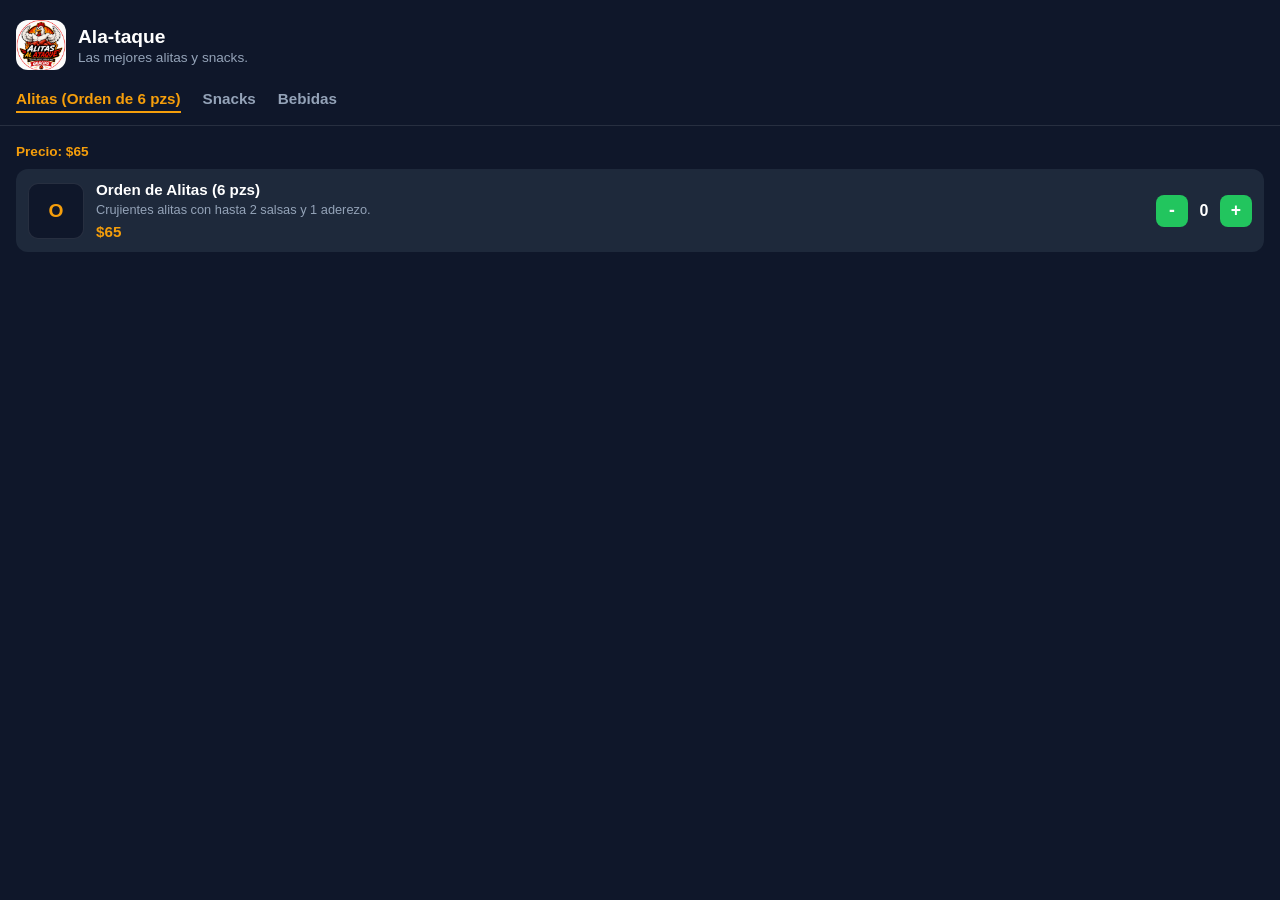
==== menu/Menu.html @ f1e6f21d "Add files via upload" ====
<!DOCTYPE html>
<html lang="es">
<head>
  <meta charset="UTF-8">
  <meta name="viewport" content="width=device-width, initial-scale=1.0">
  <title>Menú - Ala-taque</title>
  <link rel="stylesheet" href="styles.css">
</head>
<body>
  <header class="header-container">
    <img id="restaurant-logo" src="" alt="Logo" class="logo-img" style="display: none;">
    <div id="restaurant-logo-fallback" class="logo-fallback" style="display: none;"></div>
    <div class="header-text">
      <h1 id="restaurant-name">Cargando...</h1>
      <p id="restaurant-tagline"></p>
    </div>
  </header>

  <nav id="category-tabs" class="category-tabs"></nav>

  <main id="menu-container"></main>

  <!-- Modal para personalizar productos (Alitas, Papas, etc.) -->
  <div id="options-modal" class="modal">
    <div class="modal-content">
      <span class="close-btn" onclick="closeModal()">&times;</span>
      <h3 id="modal-title">Personaliza tu Orden</h3>

      <!-- Este contenedor cargará dinámicamente cualquier opción -->
      <div id="modal-options-body"></div>

      <button id="confirm-options-btn" class="btn-confirm" onclick="confirmarSeleccionGenerica()">Agregar al Pedido</button>
    </div>
  </div>

  <!-- Modal "Ver mi pedido": resumen antes de pagar -->
  <div id="review-modal" class="modal">
    <div class="modal-content">
      <span class="close-btn" onclick="closeReviewModal()">&times;</span>
      <h3>Mi Pedido</h3>

      <div id="review-items-body"></div>

      <div class="review-total-row">
        <span>Total</span>
        <span id="review-total-amount">$0</span>
      </div>

      <button id="review-continue-btn" class="btn-confirm" onclick="continuarAPago()">Continuar con el pago</button>
      <button class="btn-secondary" onclick="closeReviewModal()">Seguir viendo el menú</button>
    </div>
  </div>

  <!-- Modal de Confirmación y Pago -->
  <div id="checkout-modal" class="modal">
    <div class="modal-content">
      <span class="close-btn" onclick="closeCheckoutModal()">&times;</span>
      <h3>Detalles del Pago</h3>

      <div class="option-group">
        <h4>¿Cómo vas a pagar?</h4>
        <label class="radio-label">
          <input type="radio" name="metodo_pago" value="Efectivo" checked onchange="togglePagoEfectivo(true)"> Efectivo 💵
        </label>
        <label class="radio-label">
          <input type="radio" name="metodo_pago" value="Transferencia" onchange="togglePagoEfectivo(false)"> Transferencia 🏦
        </label>
      </div>

      <div id="pago-efectivo-container" class="option-group">
        <h4>¿Con cuánto vas a pagar?</h4>
        <input type="number" id="monto-pago" placeholder="Ej. 200, 500" class="input-pago" oninput="calcularCambio()">
        <div id="cambio-info" class="cambio-text"></div>
      </div>

      <div id="pago-transferencia-container" class="option-group" style="display:none;">
        <h4>Datos para tu transferencia</h4>
        <div id="datos-transferencia-body"></div>
        <div class="cambio-text" style="color: var(--accent-gold);">Favor de enviar comprobante de pago 🧾</div>
      </div>

      <button class="btn-confirm" onclick="enviarPedidoWhatsAppFinal()">Enviar por WhatsApp 💬</button>
    </div>
  </div>

  <!-- Barra flotante inferior para revisar y realizar el pedido -->
  <div id="cart-bar" class="cart-bar hidden">
    <div class="cart-info">
      <span id="cart-count">0 ítems</span>
      <strong id="cart-total">$0</strong>
    </div>
    <button class="btn-whatsapp" onclick="openReviewModal()">Ver mi pedido</button>
  </div>

  <script>
    let cart = [];
    let whatsappNum = "";
    let datosTransferencia = null;
    let tempItem = null;
    let currentGrupoExclusivas = {};
    const menuItems = {};
    let totalPedidoActual = 0;

    fetch('menuD.json?v=' + new Date().getTime())
      .then(res => res.json())
      .then(data => {
        document.getElementById('restaurant-name').textContent = data.negocio;
        document.getElementById('restaurant-tagline').textContent = data.eslogan;
        whatsappNum = data.whatsapp || "";
        datosTransferencia = data.datos_transferencia || null;

        const logoImg = document.getElementById('restaurant-logo');
        const logoFallback = document.getElementById('restaurant-logo-fallback');
        if (data.logo) {
          logoImg.src = data.logo;
          logoImg.onload = () => { logoImg.style.display = 'block'; };
          logoImg.onerror = () => { mostrarLogoFallback(data.negocio, logoFallback); };
        } else {
          mostrarLogoFallback(data.negocio, logoFallback);
        }

        const tabsNav = document.getElementById('category-tabs');
        const container = document.getElementById('menu-container');

        data.categorias.forEach((cat, index) => {
          const catSlug = `cat-${index}`;

          // Pestaña
          const tabBtn = document.createElement('button');
          tabBtn.className = `tab-btn ${index === 0 ? 'active' : ''}`;
          tabBtn.textContent = cat.nombre;
          tabBtn.dataset.target = catSlug;
          tabBtn.addEventListener('click', () => switchCategory(catSlug));
          tabsNav.appendChild(tabBtn);

          // Sección de categoría
          const section = document.createElement('section');
          section.className = `category ${index === 0 ? 'active' : ''}`;
          section.id = catSlug;

          const catPriceNote = cat.precio ? `<div class="category-price-note">Precio: $${cat.precio}</div>` : '<div style="height:14px"></div>';
          section.innerHTML = catPriceNote;

          cat.items.forEach(item => {
            item.precioCalculado = item.precio !== undefined ? item.precio : cat.precio;
            menuItems[item.id] = item;

            const itemDiv = document.createElement('div');
            itemDiv.className = `item ${item.disponible ? '' : 'agotado'}`;

            const inicial = item.nombre.trim().charAt(0).toUpperCase();
            const thumbHtml = item.imagen
              ? `<img class="item-thumb" src="${item.imagen}" alt="${item.nombre}" onerror="this.outerHTML='<div class=&quot;item-thumb-fallback&quot;>${inicial}</div>'">`
              : `<div class="item-thumb-fallback">${inicial}</div>`;

            itemDiv.innerHTML = `
              ${thumbHtml}
              <div class="item-info">
                <h3>${item.nombre} ${item.disponible ? '' : '<span class="badge-agotado">(Agotado)</span>'}</h3>
                <p>${item.descripcion}</p>
                <div class="price">$${item.precioCalculado}</div>
              </div>
              <div class="item-controls">
                ${item.disponible ? `
                  <button class="btn-qty" onclick="changeQty('${item.id}', -1)">-</button>
                  <span id="qty-${item.id}" class="qty-num">0</span>
                  <button class="btn-qty" onclick="addOrConfigureItem('${item.id}')">+</button>
                ` : ''}
              </div>
            `;
            section.appendChild(itemDiv);
          });

          container.appendChild(section);
        });
      });

    function mostrarLogoFallback(nombre, fallbackEl) {
      fallbackEl.textContent = (nombre || '?').trim().charAt(0).toUpperCase();
      fallbackEl.style.display = 'flex';
    }

    function switchCategory(slug) {
      document.querySelectorAll('.category').forEach(c => c.classList.remove('active'));
      document.querySelectorAll('.tab-btn').forEach(b => b.classList.remove('active'));
      document.getElementById(slug).classList.add('active');
      document.querySelector(`.tab-btn[data-target="${slug}"]`).classList.add('active');
    }

    function addOrConfigureItem(id) {
      const item = menuItems[id];
      if (!item) return;

      if (item.requiere_opciones && item.grupos_opciones) {
        tempItem = item;
        openModalGenerico(item);
      } else {
        addToCart({ id: item.id, nombre: item.nombre, precio: item.precioCalculado, detalles: '' });
      }
    }

    function openModalGenerico(item) {
      document.getElementById('modal-title').textContent = item.nombre;
      const body = document.getElementById('modal-options-body');
      body.innerHTML = '';
      currentGrupoExclusivas = {};

      item.grupos_opciones.forEach((grupo, gIdx) => {
        const groupDiv = document.createElement('div');
        groupDiv.className = 'option-group';
        currentGrupoExclusivas[`grupo_${gIdx}`] = grupo.exclusivas || [];

        let html = `<h4>${grupo.titulo}</h4>`;

        grupo.opciones.forEach(op => {
          // Verifica si la opción es un objeto con picor o un texto simple
          const esObjeto = typeof op === 'object';
          const nombreOp = esObjeto ? op.nombre : op;
          const picorNum = esObjeto && op.picor ? op.picor : 0;
          const picorEmoji = picorNum > 0 ? ` <span class="picor-badge">${'🌶️'.repeat(picorNum)}</span>` : '';

          if (grupo.tipo === 'checkbox') {
            html += `
              <label class="checkbox-label">
                <input type="checkbox" name="grupo_${gIdx}" value="${nombreOp}" onchange="handleCheckboxChange(this, 'grupo_${gIdx}', ${grupo.max || 99})">
                ${nombreOp}${picorEmoji}
              </label>
            `;
          } else {
            html += `
              <label class="radio-label">
                <input type="radio" name="grupo_${gIdx}" value="${nombreOp}">
                ${nombreOp}${picorEmoji}
              </label>
            `;
          }
        });

        groupDiv.innerHTML = html;
        body.appendChild(groupDiv);
      });

      document.getElementById('options-modal').style.display = 'flex';
    }

    function closeModal() {
      document.getElementById('options-modal').style.display = 'none';
    }

    function handleCheckboxChange(checkbox, name, max) {
      const exclusivas = currentGrupoExclusivas[name] || [];
      const allBoxes = Array.from(document.querySelectorAll(`input[name="${name}"]`));

      if (exclusivas.length > 0) {
        // Si se acaba de marcar una opción exclusiva, desmarca todas las demás
        if (checkbox.checked && exclusivas.includes(checkbox.value)) {
          allBoxes.forEach(b => { if (b !== checkbox) b.checked = false; });
        }

        // Bloquea las opciones exclusivas si hay otra opción marcada, y viceversa
        const hayExclusivaMarcada = allBoxes.some(b => exclusivas.includes(b.value) && b.checked);
        const hayNormalMarcada = allBoxes.some(b => !exclusivas.includes(b.value) && b.checked);

        allBoxes.forEach(b => {
          if (exclusivas.includes(b.value)) {
            b.disabled = hayNormalMarcada;
          } else {
            b.disabled = hayExclusivaMarcada;
          }
        });
      }

      const checkedCount = document.querySelectorAll(`input[name="${name}"]:checked`).length;
      if (checkedCount > max) {
        checkbox.checked = false;
        alert(`Solo puedes seleccionar hasta ${max} opciones.`);
      }
    }

    function confirmarSeleccionGenerica() {
      if (!tempItem) return;

      let detallesArr = [];
      let esValido = true;

      tempItem.grupos_opciones.forEach((grupo, gIdx) => {
        const seleccionados = Array.from(document.querySelectorAll(`input[name="grupo_${gIdx}"]:checked`)).map(el => el.value);

        const minRequerido = grupo.min || 0;
        if (seleccionados.length < minRequerido) {
          alert(`Por favor elige al menos ${minRequerido} opción en: "${grupo.titulo.replace(':', '')}"`);
          esValido = false;
          return;
        }

        if (seleccionados.length > 0) {
          detallesArr.push(seleccionados.join(', '));
        }
      });

      if (!esValido) return;

      const detalles = detallesArr.join(' | ');
      addToCart({ id: tempItem.id, nombre: tempItem.nombre, precio: tempItem.precioCalculado, detalles });
      closeModal();
    }

    function addToCart(product) {
      const existing = cart.find(i => i.id === product.id && i.detalles === product.detalles);
      if (existing) {
        existing.qty++;
      } else {
        cart.push({ ...product, qty: 1 });
      }
      updateUI();
    }

    function changeQty(id, delta) {
      let lastIndex = -1;
      for (let i = cart.length - 1; i >= 0; i--) {
        if (cart[i].id === id) {
          lastIndex = i;
          break;
        }
      }

      if (lastIndex !== -1) {
        cart[lastIndex].qty += delta;
        if (cart[lastIndex].qty <= 0) {
          cart.splice(lastIndex, 1);
        }
        updateUI();
      }
    }

    function changeQtyByIndex(index, delta) {
      if (!cart[index]) return;
      cart[index].qty += delta;
      if (cart[index].qty <= 0) {
        cart.splice(index, 1);
      }
      updateUI();
      renderReviewItems();
    }

    function updateUI() {
      const counts = {};
      cart.forEach(i => counts[i.id] = (counts[i.id] || 0) + i.qty);

      document.querySelectorAll('.qty-num').forEach(span => {
        const id = span.id.replace('qty-', '');
        span.textContent = counts[id] || 0;
      });

      const totalCount = cart.reduce((sum, i) => sum + i.qty, 0);
      const totalPrice = cart.reduce((sum, i) => sum + (i.precio * i.qty), 0);

      const cartBar = document.getElementById('cart-bar');
      if (totalCount > 0) {
        cartBar.classList.remove('hidden');
        document.getElementById('cart-count').textContent = `${totalCount} ítem(s)`;
        document.getElementById('cart-total').textContent = `$${totalPrice}`;
      } else {
        cartBar.classList.add('hidden');
        closeReviewModal();
      }
    }

    function openReviewModal() {
      if (cart.length === 0) return;
      renderReviewItems();
      document.getElementById('review-modal').style.display = 'flex';
    }

    function closeReviewModal() {
      document.getElementById('review-modal').style.display = 'none';
    }

    function renderReviewItems() {
      const body = document.getElementById('review-items-body');
      const totalAmountEl = document.getElementById('review-total-amount');
      const continueBtn = document.getElementById('review-continue-btn');

      if (cart.length === 0) {
        body.innerHTML = '<div class="empty-cart-msg">Tu pedido está vacío.</div>';
        totalAmountEl.textContent = '$0';
        continueBtn.style.display = 'none';
        return;
      }

      continueBtn.style.display = 'block';
      body.innerHTML = '';

      cart.forEach((item, index) => {
        const subtotal = item.precio * item.qty;
        const row = document.createElement('div');
        row.className = 'review-item';
        row.innerHTML = `
          <div>
            <div class="review-item-name">${item.nombre}</div>
            ${item.detalles ? `<div class="review-item-detalles">${item.detalles}</div>` : ''}
            <div class="review-item-price">$${subtotal}</div>
          </div>
          <div class="review-item-controls">
            <button class="btn-qty" onclick="changeQtyByIndex(${index}, -1)">-</button>
            <span class="qty-num">${item.qty}</span>
            <button class="btn-qty" onclick="changeQtyByIndex(${index}, 1)">+</button>
          </div>
        `;
        body.appendChild(row);
      });

      const total = cart.reduce((sum, i) => sum + (i.precio * i.qty), 0);
      totalAmountEl.textContent = `$${total}`;
    }

    function continuarAPago() {
      if (cart.length === 0) return;
      closeReviewModal();
      abrirCheckout();
    }

    function abrirCheckout() {
      totalPedidoActual = cart.reduce((sum, i) => sum + (i.precio * i.qty), 0);

      document.getElementById('monto-pago').value = '';
      document.getElementById('cambio-info').textContent = '';
      document.getElementById('checkout-modal').style.display = 'flex';
    }

    function closeCheckoutModal() {
      document.getElementById('checkout-modal').style.display = 'none';
    }

    function togglePagoEfectivo(esEfectivo) {
      document.getElementById('pago-efectivo-container').style.display = esEfectivo ? 'block' : 'none';
      document.getElementById('pago-transferencia-container').style.display = esEfectivo ? 'none' : 'block';
      if (!esEfectivo) {
        renderDatosTransferencia();
      }
    }

    function renderDatosTransferencia() {
      const body = document.getElementById('datos-transferencia-body');
      if (!datosTransferencia) {
        body.innerHTML = '<p style="color: var(--text-secondary); font-size: 0.85rem;">Contáctanos por WhatsApp para obtener los datos de transferencia.</p>';
        return;
      }
      body.innerHTML = `
        <p style="margin: 4px 0; font-size: 0.9rem;"><strong>Banco:</strong> ${datosTransferencia.banco || ''}</p>
        <p style="margin: 4px 0; font-size: 0.9rem;"><strong>Titular:</strong> ${datosTransferencia.titular || ''}</p>
        <p style="margin: 4px 0; font-size: 0.9rem;"><strong>Cuenta:</strong> ${datosTransferencia.cuenta || ''}</p>
        <p style="margin: 4px 0; font-size: 0.9rem;"><strong>CLABE:</strong> ${datosTransferencia.clabe || ''}</p>
      `;
    }

    function calcularCambio() {
      const montoInput = parseFloat(document.getElementById('monto-pago').value);
      const cambioDiv = document.getElementById('cambio-info');

      if (isNaN(montoInput) || montoInput <= 0) {
        cambioDiv.textContent = '';
        return;
      }

      if (montoInput < totalPedidoActual) {
        cambioDiv.style.color = '#e63946';
        cambioDiv.textContent = `Faltan $${totalPedidoActual - montoInput} para cubrir el total ($${totalPedidoActual})`;
      } else {
        const cambio = montoInput - totalPedidoActual;
        cambioDiv.style.color = '#2a9d8f';
        cambioDiv.textContent = cambio === 0 ? 'Pago exacto' : `Cambio a llevar: $${cambio}`;
      }
    }

    function enviarPedidoWhatsAppFinal() {
      if (cart.length === 0) return;

      const metodoPago = document.querySelector('input[name="metodo_pago"]:checked').value;
      const montoPago = parseFloat(document.getElementById('monto-pago').value);

      if (metodoPago === 'Efectivo' && !isNaN(montoPago) && montoPago < totalPedidoActual) {
        alert(`El monto ingresado ($${montoPago}) es menor al total del pedido ($${totalPedidoActual}).`);
        return;
      }

      let msg = `*¡Hola! Quisiera realizar el siguiente pedido:*\n\n`;

      cart.forEach(item => {
        const subtotal = item.precio * item.qty;
        msg += `• *${item.qty}x ${item.nombre}* - $${subtotal}\n`;
        if (item.detalles) msg += `  └ _${item.detalles}_\n`;
      });

      msg += `\n*Total a pagar:* $${totalPedidoActual}\n`;
      msg += `*Método de pago:* ${metodoPago}\n`;

      if (metodoPago === 'Efectivo') {
        if (!isNaN(montoPago) && montoPago > 0) {
          const cambio = montoPago - totalPedidoActual;
          msg += `*Paga con:* $${montoPago}\n`;
          msg += `*Cambio a llevar:* $${cambio}\n`;
        } else {
          msg += `*Paga con:* Pago exacto / Cambio por definir\n`;
        }
      } else if (metodoPago === 'Transferencia' && datosTransferencia) {
        msg += `\n*Datos para transferencia:*\n`;
        msg += `Banco: ${datosTransferencia.banco || ''}\n`;
        msg += `Titular: ${datosTransferencia.titular || ''}\n`;
        msg += `Cuenta: ${datosTransferencia.cuenta || ''}\n`;
        msg += `CLABE: ${datosTransferencia.clabe || ''}\n`;
        msg += `\n*Favor de enviar comprobante de pago* 🧾\n`;
      }

      const url = `https://wa.me/${whatsappNum}?text=${encodeURIComponent(msg)}`;
      closeCheckoutModal();
      window.open(url, '_blank');
    }
  </script>
</body>
</html>
---- menu/styles.css ----
/* Variables de color estilo interfaz oscura */
:root {
  --bg-main: #0f172a;
  --bg-card: #1e293b;
  --bg-modal: #1e293b;
  --text-primary: #ffffff;
  --text-secondary: #94a3b8;
  --accent-gold: #f59e0b;
  --accent-green: #22c55e;
  --accent-green-hover: #16a34a;
  --border-color: rgba(255, 255, 255, 0.1);
}

* {
  box-sizing: border-box;
}

body {
  background-color: var(--bg-main);
  color: var(--text-primary);
  font-family: -apple-system, BlinkMacSystemFont, "Segoe UI", Roboto, sans-serif;
  margin: 0;
  padding: 0 0 110px 0; /* Espacio para no tapar contenido con el carrito */
}

/* Header */
.header-container {
  display: flex;
  align-items: center;
  gap: 12px;
  padding: 20px 16px 12px 16px;
  background-color: var(--bg-main);
}

.logo-img,
.logo-fallback {
  width: 50px;
  height: 50px;
  border-radius: 12px;
  object-fit: cover;
  flex-shrink: 0;
}

.logo-fallback {
  background-color: var(--accent-gold);
  color: #0f172a;
  display: flex;
  align-items: center;
  justify-content: center;
  font-weight: 800;
  font-size: 1.3rem;
}

.header-text h1 {
  margin: 0;
  font-size: 1.2rem;
  font-weight: 700;
}

.header-text p {
  margin: 2px 0 0 0;
  color: var(--text-secondary);
  font-size: 0.85rem;
}

/* Pestañas de categorías */
.category-tabs {
  display: flex;
  gap: 22px;
  overflow-x: auto;
  padding: 4px 16px 12px 16px;
  border-bottom: 1px solid var(--border-color);
  scrollbar-width: none;
  position: sticky;
  top: 0;
  background-color: var(--bg-main);
  z-index: 10;
}

.category-tabs::-webkit-scrollbar {
  display: none;
}

.tab-btn {
  background: none;
  border: none;
  color: var(--text-secondary);
  font-size: 0.95rem;
  font-weight: 600;
  padding: 4px 0;
  white-space: nowrap;
  cursor: pointer;
  border-bottom: 2px solid transparent;
}

.tab-btn.active {
  color: var(--accent-gold);
  border-bottom: 2px solid var(--accent-gold);
}

/* Categorías */
#menu-container {
  padding: 4px 16px 0 16px;
}

.category {
  display: none;
}

.category.active {
  display: block;
}

.category-price-note {
  color: var(--accent-gold);
  font-weight: 700;
  font-size: 0.85rem;
  margin: 14px 0 10px 0;
}

/* Items del Menú */
.item {
  display: flex;
  align-items: center;
  gap: 12px;
  background-color: var(--bg-card);
  padding: 12px;
  margin-bottom: 10px;
  border-radius: 12px;
}

.item.agotado {
  opacity: 0.5;
}

.item-thumb,
.item-thumb-fallback {
  width: 56px;
  height: 56px;
  border-radius: 10px;
  object-fit: cover;
  flex-shrink: 0;
}

.item-thumb-fallback {
  background-color: var(--bg-main);
  border: 1px solid var(--border-color);
  color: var(--accent-gold);
  display: flex;
  align-items: center;
  justify-content: center;
  font-weight: 800;
  font-size: 1.2rem;
}

.item-info {
  flex: 1;
  min-width: 0;
}

.item-info h3 {
  margin: 0 0 4px 0;
  font-size: 0.95rem;
}

.badge-agotado {
  color: #ef4444;
  font-size: 0.8rem;
  font-weight: normal;
}

.item-info p {
  margin: 0 0 6px 0;
  font-size: 0.8rem;
  color: var(--text-secondary);
  overflow: hidden;
  text-overflow: ellipsis;
  display: -webkit-box;
  -webkit-line-clamp: 2;
  -webkit-box-orient: vertical;
}

.price {
  color: var(--accent-gold);
  font-weight: 700;
  font-size: 0.95rem;
}

/* Controles de Cantidad (+/-) */
.item-controls {
  display: flex;
  align-items: center;
  gap: 8px;
  flex-shrink: 0;
}

.btn-qty {
  background-color: var(--accent-green);
  color: white;
  border: none;
  width: 32px;
  height: 32px;
  border-radius: 8px;
  font-weight: bold;
  font-size: 1.1rem;
  cursor: pointer;
  display: flex;
  align-items: center;
  justify-content: center;
}

.qty-num {
  font-weight: 700;
  min-width: 16px;
  text-align: center;
}

/* Modales (Opciones, Pedido y Checkout) */
.modal {
  display: none;
  position: fixed;
  top: 0;
  left: 0;
  width: 100%;
  height: 100%;
  background-color: rgba(0, 0, 0, 0.7);
  z-index: 1000;
  justify-content: center;
  align-items: center;
  padding: 16px;
}

.modal-content {
  background-color: var(--bg-modal);
  color: var(--text-primary);
  padding: 20px;
  border-radius: 16px;
  width: 100%;
  max-width: 450px;
  max-height: 85vh;
  overflow-y: auto;
  position: relative;
}

.close-btn {
  position: absolute;
  top: 12px;
  right: 16px;
  font-size: 1.5rem;
  cursor: pointer;
  color: var(--text-secondary);
}

.option-group {
  margin-bottom: 16px;
  text-align: left;
}

.option-group h4 {
  margin: 0 0 8px 0;
  font-size: 0.95rem;
  color: var(--text-secondary);
}

.radio-label, .checkbox-label {
  display: flex;
  align-items: center;
  gap: 8px;
  margin-bottom: 8px;
  cursor: pointer;
}

.checkbox-label:has(input:disabled) {
  opacity: 0.4;
  cursor: not-allowed;
}

.input-pago {
  width: 100%;
  padding: 10px;
  border-radius: 8px;
  border: 1px solid var(--border-color);
  background-color: var(--bg-main);
  color: #fff;
  font-size: 1rem;
}

.cambio-text {
  margin-top: 6px;
  font-weight: bold;
  font-size: 0.9rem;
}

.btn-confirm {
  width: 100%;
  background-color: var(--accent-green);
  color: #fff;
  border: none;
  padding: 12px;
  border-radius: 10px;
  font-weight: bold;
  font-size: 1rem;
  cursor: pointer;
  margin-top: 10px;
}

.btn-secondary {
  width: 100%;
  background-color: transparent;
  color: var(--text-secondary);
  border: 1px solid var(--border-color);
  padding: 10px;
  border-radius: 10px;
  font-weight: 600;
  font-size: 0.9rem;
  cursor: pointer;
  margin-top: 8px;
}

/* Resumen del pedido (modal "Ver mi pedido") */
.review-item {
  display: flex;
  justify-content: space-between;
  align-items: flex-start;
  gap: 10px;
  padding: 10px 0;
  border-bottom: 1px solid var(--border-color);
}

.review-item-name {
  font-size: 0.92rem;
  font-weight: 600;
}

.review-item-detalles {
  font-size: 0.78rem;
  color: var(--text-secondary);
  margin-top: 2px;
}

.review-item-controls {
  display: flex;
  align-items: center;
  gap: 6px;
  flex-shrink: 0;
}

.review-item-price {
  color: var(--accent-gold);
  font-weight: 700;
  white-space: nowrap;
}

.review-total-row {
  display: flex;
  justify-content: space-between;
  align-items: center;
  padding-top: 14px;
  font-size: 1.05rem;
  font-weight: 800;
}

.empty-cart-msg {
  color: var(--text-secondary);
  font-size: 0.9rem;
  text-align: center;
  padding: 20px 0;
}

/* Barra Flotante Inferior */
.cart-bar {
  position: fixed;
  bottom: 16px;
  left: 16px;
  right: 16px;
  background-color: var(--bg-card);
  border: 1px solid var(--border-color);
  border-radius: 14px;
  padding: 10px 10px 10px 18px;
  display: flex;
  justify-content: space-between;
  align-items: center;
  box-shadow: 0 10px 25px rgba(0, 0, 0, 0.5);
  z-index: 999;
}

.cart-bar.hidden {
  display: none !important;
}

.cart-info {
  display: flex;
  flex-direction: column;
  color: var(--text-primary);
  font-size: 0.85rem;
}

#cart-count {
  color: var(--text-secondary);
  font-size: 0.78rem;
}

#cart-total {
  font-weight: 800;
  font-size: 1.05rem;
}

.btn-whatsapp {
  background-color: var(--accent-green);
  border: none;
  color: #ffffff;
  font-weight: 700;
  font-size: 0.9rem;
  padding: 12px 18px;
  border-radius: 10px;
  cursor: pointer;
}
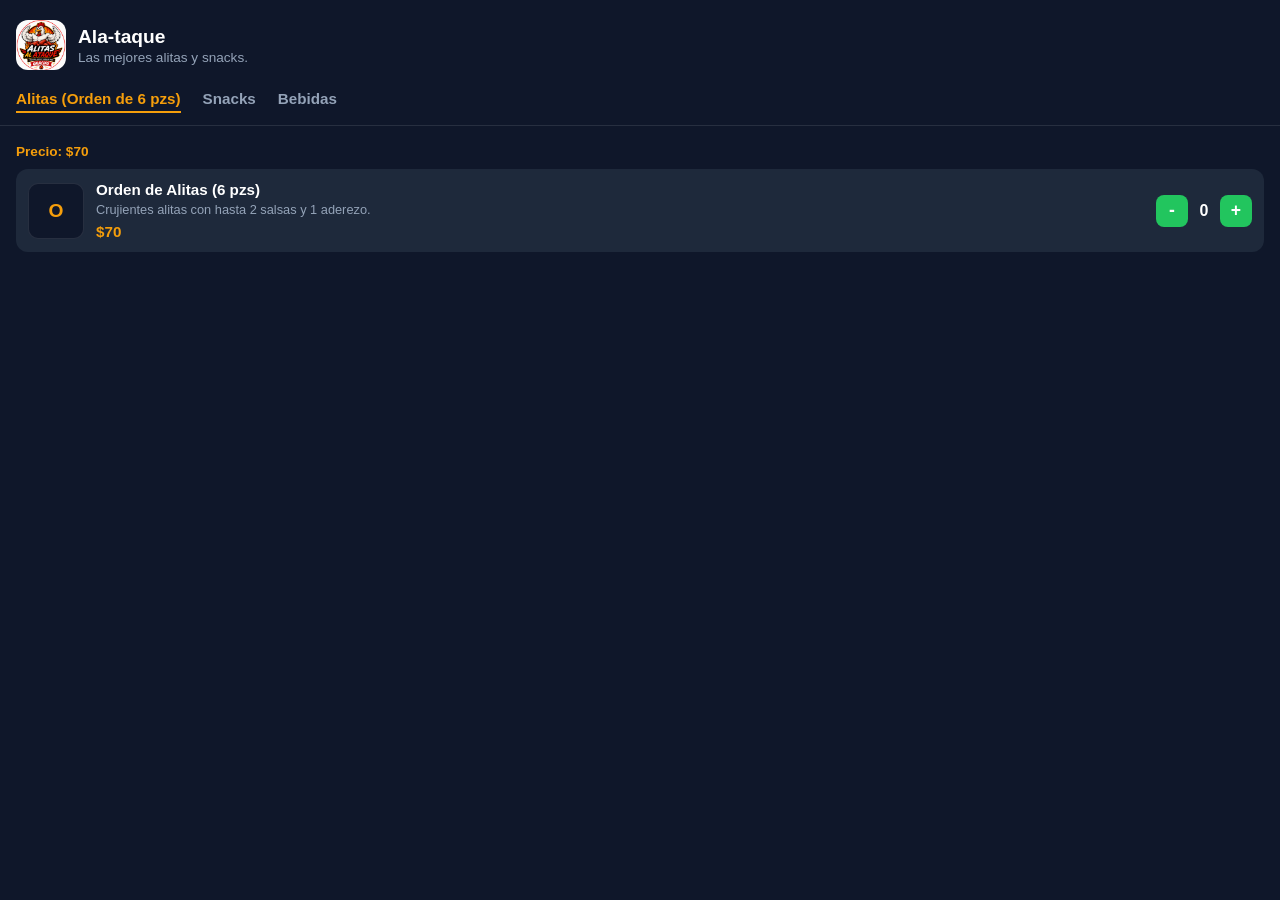
==== commit 75a901ea: "Update Menu.html" ====
--- a/menu/Menu.html
+++ b/menu/Menu.html
@@ -4,7 +4,7 @@
   <meta charset="UTF-8">
   <meta name="viewport" content="width=device-width, initial-scale=1.0">
   <title>Menú - Ala-taque</title>
-  <link rel="stylesheet" href="styles.css">
+  <link rel="stylesheet" href="../styles.css">
 </head>
 <body>
   <header class="header-container">
@@ -93,429 +93,8 @@
   </div>
 
   <script>
-    let cart = [];
-    let whatsappNum = "";
-    let datosTransferencia = null;
-    let tempItem = null;
-    let currentGrupoExclusivas = {};
-    const menuItems = {};
-    let totalPedidoActual = 0;
-
-    fetch('menuD.json?v=' + new Date().getTime())
-      .then(res => res.json())
-      .then(data => {
-        document.getElementById('restaurant-name').textContent = data.negocio;
-        document.getElementById('restaurant-tagline').textContent = data.eslogan;
-        whatsappNum = data.whatsapp || "";
-        datosTransferencia = data.datos_transferencia || null;
-
-        const logoImg = document.getElementById('restaurant-logo');
-        const logoFallback = document.getElementById('restaurant-logo-fallback');
-        if (data.logo) {
-          logoImg.src = data.logo;
-          logoImg.onload = () => { logoImg.style.display = 'block'; };
-          logoImg.onerror = () => { mostrarLogoFallback(data.negocio, logoFallback); };
-        } else {
-          mostrarLogoFallback(data.negocio, logoFallback);
-        }
-
-        const tabsNav = document.getElementById('category-tabs');
-        const container = document.getElementById('menu-container');
-
-        data.categorias.forEach((cat, index) => {
-          const catSlug = `cat-${index}`;
-
-          // Pestaña
-          const tabBtn = document.createElement('button');
-          tabBtn.className = `tab-btn ${index === 0 ? 'active' : ''}`;
-          tabBtn.textContent = cat.nombre;
-          tabBtn.dataset.target = catSlug;
-          tabBtn.addEventListener('click', () => switchCategory(catSlug));
-          tabsNav.appendChild(tabBtn);
-
-          // Sección de categoría
-          const section = document.createElement('section');
-          section.className = `category ${index === 0 ? 'active' : ''}`;
-          section.id = catSlug;
-
-          const catPriceNote = cat.precio ? `<div class="category-price-note">Precio: $${cat.precio}</div>` : '<div style="height:14px"></div>';
-          section.innerHTML = catPriceNote;
-
-          cat.items.forEach(item => {
-            item.precioCalculado = item.precio !== undefined ? item.precio : cat.precio;
-            menuItems[item.id] = item;
-
-            const itemDiv = document.createElement('div');
-            itemDiv.className = `item ${item.disponible ? '' : 'agotado'}`;
-
-            const inicial = item.nombre.trim().charAt(0).toUpperCase();
-            const thumbHtml = item.imagen
-              ? `<img class="item-thumb" src="${item.imagen}" alt="${item.nombre}" onerror="this.outerHTML='<div class=&quot;item-thumb-fallback&quot;>${inicial}</div>'">`
-              : `<div class="item-thumb-fallback">${inicial}</div>`;
-
-            itemDiv.innerHTML = `
-              ${thumbHtml}
-              <div class="item-info">
-                <h3>${item.nombre} ${item.disponible ? '' : '<span class="badge-agotado">(Agotado)</span>'}</h3>
-                <p>${item.descripcion}</p>
-                <div class="price">$${item.precioCalculado}</div>
-              </div>
-              <div class="item-controls">
-                ${item.disponible ? `
-                  <button class="btn-qty" onclick="changeQty('${item.id}', -1)">-</button>
-                  <span id="qty-${item.id}" class="qty-num">0</span>
-                  <button class="btn-qty" onclick="addOrConfigureItem('${item.id}')">+</button>
-                ` : ''}
-              </div>
-            `;
-            section.appendChild(itemDiv);
-          });
-
-          container.appendChild(section);
-        });
-      });
-
-    function mostrarLogoFallback(nombre, fallbackEl) {
-      fallbackEl.textContent = (nombre || '?').trim().charAt(0).toUpperCase();
-      fallbackEl.style.display = 'flex';
-    }
-
-    function switchCategory(slug) {
-      document.querySelectorAll('.category').forEach(c => c.classList.remove('active'));
-      document.querySelectorAll('.tab-btn').forEach(b => b.classList.remove('active'));
-      document.getElementById(slug).classList.add('active');
-      document.querySelector(`.tab-btn[data-target="${slug}"]`).classList.add('active');
-    }
-
-    function addOrConfigureItem(id) {
-      const item = menuItems[id];
-      if (!item) return;
-
-      if (item.requiere_opciones && item.grupos_opciones) {
-        tempItem = item;
-        openModalGenerico(item);
-      } else {
-        addToCart({ id: item.id, nombre: item.nombre, precio: item.precioCalculado, detalles: '' });
-      }
-    }
-
-    function openModalGenerico(item) {
-      document.getElementById('modal-title').textContent = item.nombre;
-      const body = document.getElementById('modal-options-body');
-      body.innerHTML = '';
-      currentGrupoExclusivas = {};
-
-      item.grupos_opciones.forEach((grupo, gIdx) => {
-        const groupDiv = document.createElement('div');
-        groupDiv.className = 'option-group';
-        currentGrupoExclusivas[`grupo_${gIdx}`] = grupo.exclusivas || [];
-
-        let html = `<h4>${grupo.titulo}</h4>`;
-
-        grupo.opciones.forEach(op => {
-          // Verifica si la opción es un objeto con picor o un texto simple
-          const esObjeto = typeof op === 'object';
-          const nombreOp = esObjeto ? op.nombre : op;
-          const picorNum = esObjeto && op.picor ? op.picor : 0;
-          const picorEmoji = picorNum > 0 ? ` <span class="picor-badge">${'🌶️'.repeat(picorNum)}</span>` : '';
-
-          if (grupo.tipo === 'checkbox') {
-            html += `
-              <label class="checkbox-label">
-                <input type="checkbox" name="grupo_${gIdx}" value="${nombreOp}" onchange="handleCheckboxChange(this, 'grupo_${gIdx}', ${grupo.max || 99})">
-                ${nombreOp}${picorEmoji}
-              </label>
-            `;
-          } else {
-            html += `
-              <label class="radio-label">
-                <input type="radio" name="grupo_${gIdx}" value="${nombreOp}">
-                ${nombreOp}${picorEmoji}
-              </label>
-            `;
-          }
-        });
-
-        groupDiv.innerHTML = html;
-        body.appendChild(groupDiv);
-      });
-
-      document.getElementById('options-modal').style.display = 'flex';
-    }
-
-    function closeModal() {
-      document.getElementById('options-modal').style.display = 'none';
-    }
-
-    function handleCheckboxChange(checkbox, name, max) {
-      const exclusivas = currentGrupoExclusivas[name] || [];
-      const allBoxes = Array.from(document.querySelectorAll(`input[name="${name}"]`));
-
-      if (exclusivas.length > 0) {
-        // Si se acaba de marcar una opción exclusiva, desmarca todas las demás
-        if (checkbox.checked && exclusivas.includes(checkbox.value)) {
-          allBoxes.forEach(b => { if (b !== checkbox) b.checked = false; });
-        }
-
-        // Bloquea las opciones exclusivas si hay otra opción marcada, y viceversa
-        const hayExclusivaMarcada = allBoxes.some(b => exclusivas.includes(b.value) && b.checked);
-        const hayNormalMarcada = allBoxes.some(b => !exclusivas.includes(b.value) && b.checked);
-
-        allBoxes.forEach(b => {
-          if (exclusivas.includes(b.value)) {
-            b.disabled = hayNormalMarcada;
-          } else {
-            b.disabled = hayExclusivaMarcada;
-          }
-        });
-      }
-
-      const checkedCount = document.querySelectorAll(`input[name="${name}"]:checked`).length;
-      if (checkedCount > max) {
-        checkbox.checked = false;
-        alert(`Solo puedes seleccionar hasta ${max} opciones.`);
-      }
-    }
-
-    function confirmarSeleccionGenerica() {
-      if (!tempItem) return;
-
-      let detallesArr = [];
-      let esValido = true;
-
-      tempItem.grupos_opciones.forEach((grupo, gIdx) => {
-        const seleccionados = Array.from(document.querySelectorAll(`input[name="grupo_${gIdx}"]:checked`)).map(el => el.value);
-
-        const minRequerido = grupo.min || 0;
-        if (seleccionados.length < minRequerido) {
-          alert(`Por favor elige al menos ${minRequerido} opción en: "${grupo.titulo.replace(':', '')}"`);
-          esValido = false;
-          return;
-        }
-
-        if (seleccionados.length > 0) {
-          detallesArr.push(seleccionados.join(', '));
-        }
-      });
-
-      if (!esValido) return;
-
-      const detalles = detallesArr.join(' | ');
-      addToCart({ id: tempItem.id, nombre: tempItem.nombre, precio: tempItem.precioCalculado, detalles });
-      closeModal();
-    }
-
-    function addToCart(product) {
-      const existing = cart.find(i => i.id === product.id && i.detalles === product.detalles);
-      if (existing) {
-        existing.qty++;
-      } else {
-        cart.push({ ...product, qty: 1 });
-      }
-      updateUI();
-    }
-
-    function changeQty(id, delta) {
-      let lastIndex = -1;
-      for (let i = cart.length - 1; i >= 0; i--) {
-        if (cart[i].id === id) {
-          lastIndex = i;
-          break;
-        }
-      }
-
-      if (lastIndex !== -1) {
-        cart[lastIndex].qty += delta;
-        if (cart[lastIndex].qty <= 0) {
-          cart.splice(lastIndex, 1);
-        }
-        updateUI();
-      }
-    }
-
-    function changeQtyByIndex(index, delta) {
-      if (!cart[index]) return;
-      cart[index].qty += delta;
-      if (cart[index].qty <= 0) {
-        cart.splice(index, 1);
-      }
-      updateUI();
-      renderReviewItems();
-    }
-
-    function updateUI() {
-      const counts = {};
-      cart.forEach(i => counts[i.id] = (counts[i.id] || 0) + i.qty);
-
-      document.querySelectorAll('.qty-num').forEach(span => {
-        const id = span.id.replace('qty-', '');
-        span.textContent = counts[id] || 0;
-      });
-
-      const totalCount = cart.reduce((sum, i) => sum + i.qty, 0);
-      const totalPrice = cart.reduce((sum, i) => sum + (i.precio * i.qty), 0);
-
-      const cartBar = document.getElementById('cart-bar');
-      if (totalCount > 0) {
-        cartBar.classList.remove('hidden');
-        document.getElementById('cart-count').textContent = `${totalCount} ítem(s)`;
-        document.getElementById('cart-total').textContent = `$${totalPrice}`;
-      } else {
-        cartBar.classList.add('hidden');
-        closeReviewModal();
-      }
-    }
-
-    function openReviewModal() {
-      if (cart.length === 0) return;
-      renderReviewItems();
-      document.getElementById('review-modal').style.display = 'flex';
-    }
-
-    function closeReviewModal() {
-      document.getElementById('review-modal').style.display = 'none';
-    }
-
-    function renderReviewItems() {
-      const body = document.getElementById('review-items-body');
-      const totalAmountEl = document.getElementById('review-total-amount');
-      const continueBtn = document.getElementById('review-continue-btn');
-
-      if (cart.length === 0) {
-        body.innerHTML = '<div class="empty-cart-msg">Tu pedido está vacío.</div>';
-        totalAmountEl.textContent = '$0';
-        continueBtn.style.display = 'none';
-        return;
-      }
-
-      continueBtn.style.display = 'block';
-      body.innerHTML = '';
-
-      cart.forEach((item, index) => {
-        const subtotal = item.precio * item.qty;
-        const row = document.createElement('div');
-        row.className = 'review-item';
-        row.innerHTML = `
-          <div>
-            <div class="review-item-name">${item.nombre}</div>
-            ${item.detalles ? `<div class="review-item-detalles">${item.detalles}</div>` : ''}
-            <div class="review-item-price">$${subtotal}</div>
-          </div>
-          <div class="review-item-controls">
-            <button class="btn-qty" onclick="changeQtyByIndex(${index}, -1)">-</button>
-            <span class="qty-num">${item.qty}</span>
-            <button class="btn-qty" onclick="changeQtyByIndex(${index}, 1)">+</button>
-          </div>
-        `;
-        body.appendChild(row);
-      });
-
-      const total = cart.reduce((sum, i) => sum + (i.precio * i.qty), 0);
-      totalAmountEl.textContent = `$${total}`;
-    }
-
-    function continuarAPago() {
-      if (cart.length === 0) return;
-      closeReviewModal();
-      abrirCheckout();
-    }
-
-    function abrirCheckout() {
-      totalPedidoActual = cart.reduce((sum, i) => sum + (i.precio * i.qty), 0);
-
-      document.getElementById('monto-pago').value = '';
-      document.getElementById('cambio-info').textContent = '';
-      document.getElementById('checkout-modal').style.display = 'flex';
-    }
-
-    function closeCheckoutModal() {
-      document.getElementById('checkout-modal').style.display = 'none';
-    }
-
-    function togglePagoEfectivo(esEfectivo) {
-      document.getElementById('pago-efectivo-container').style.display = esEfectivo ? 'block' : 'none';
-      document.getElementById('pago-transferencia-container').style.display = esEfectivo ? 'none' : 'block';
-      if (!esEfectivo) {
-        renderDatosTransferencia();
-      }
-    }
-
-    function renderDatosTransferencia() {
-      const body = document.getElementById('datos-transferencia-body');
-      if (!datosTransferencia) {
-        body.innerHTML = '<p style="color: var(--text-secondary); font-size: 0.85rem;">Contáctanos por WhatsApp para obtener los datos de transferencia.</p>';
-        return;
-      }
-      body.innerHTML = `
-        <p style="margin: 4px 0; font-size: 0.9rem;"><strong>Banco:</strong> ${datosTransferencia.banco || ''}</p>
-        <p style="margin: 4px 0; font-size: 0.9rem;"><strong>Titular:</strong> ${datosTransferencia.titular || ''}</p>
-        <p style="margin: 4px 0; font-size: 0.9rem;"><strong>Cuenta:</strong> ${datosTransferencia.cuenta || ''}</p>
-        <p style="margin: 4px 0; font-size: 0.9rem;"><strong>CLABE:</strong> ${datosTransferencia.clabe || ''}</p>
-      `;
-    }
-
-    function calcularCambio() {
-      const montoInput = parseFloat(document.getElementById('monto-pago').value);
-      const cambioDiv = document.getElementById('cambio-info');
-
-      if (isNaN(montoInput) || montoInput <= 0) {
-        cambioDiv.textContent = '';
-        return;
-      }
-
-      if (montoInput < totalPedidoActual) {
-        cambioDiv.style.color = '#e63946';
-        cambioDiv.textContent = `Faltan $${totalPedidoActual - montoInput} para cubrir el total ($${totalPedidoActual})`;
-      } else {
-        const cambio = montoInput - totalPedidoActual;
-        cambioDiv.style.color = '#2a9d8f';
-        cambioDiv.textContent = cambio === 0 ? 'Pago exacto' : `Cambio a llevar: $${cambio}`;
-      }
-    }
-
-    function enviarPedidoWhatsAppFinal() {
-      if (cart.length === 0) return;
-
-      const metodoPago = document.querySelector('input[name="metodo_pago"]:checked').value;
-      const montoPago = parseFloat(document.getElementById('monto-pago').value);
-
-      if (metodoPago === 'Efectivo' && !isNaN(montoPago) && montoPago < totalPedidoActual) {
-        alert(`El monto ingresado ($${montoPago}) es menor al total del pedido ($${totalPedidoActual}).`);
-        return;
-      }
-
-      let msg = `*¡Hola! Quisiera realizar el siguiente pedido:*\n\n`;
-
-      cart.forEach(item => {
-        const subtotal = item.precio * item.qty;
-        msg += `• *${item.qty}x ${item.nombre}* - $${subtotal}\n`;
-        if (item.detalles) msg += `  └ _${item.detalles}_\n`;
-      });
-
-      msg += `\n*Total a pagar:* $${totalPedidoActual}\n`;
-      msg += `*Método de pago:* ${metodoPago}\n`;
-
-      if (metodoPago === 'Efectivo') {
-        if (!isNaN(montoPago) && montoPago > 0) {
-          const cambio = montoPago - totalPedidoActual;
-          msg += `*Paga con:* $${montoPago}\n`;
-          msg += `*Cambio a llevar:* $${cambio}\n`;
-        } else {
-          msg += `*Paga con:* Pago exacto / Cambio por definir\n`;
-        }
-      } else if (metodoPago === 'Transferencia' && datosTransferencia) {
-        msg += `\n*Datos para transferencia:*\n`;
-        msg += `Banco: ${datosTransferencia.banco || ''}\n`;
-        msg += `Titular: ${datosTransferencia.titular || ''}\n`;
-        msg += `Cuenta: ${datosTransferencia.cuenta || ''}\n`;
-        msg += `CLABE: ${datosTransferencia.clabe || ''}\n`;
-        msg += `\n*Favor de enviar comprobante de pago* 🧾\n`;
-      }
-
-      const url = `https://wa.me/${whatsappNum}?text=${encodeURIComponent(msg)}`;
-      closeCheckoutModal();
-      window.open(url, '_blank');
-    }
+    window.MENU_JSON_PATH = 'menuD.json';
   </script>
+  <script src="../main.js"></script>
 </body>
-</html>+</html>
--- a/styles.css
+++ b/styles.css
@@ -0,0 +1,417 @@
+/* Variables de color estilo interfaz oscura */
+:root {
+  --bg-main: #0f172a;
+  --bg-card: #1e293b;
+  --bg-modal: #1e293b;
+  --text-primary: #ffffff;
+  --text-secondary: #94a3b8;
+  --accent-gold: #f59e0b;
+  --accent-green: #22c55e;
+  --accent-green-hover: #16a34a;
+  --border-color: rgba(255, 255, 255, 0.1);
+}
+
+* {
+  box-sizing: border-box;
+}
+
+body {
+  background-color: var(--bg-main);
+  color: var(--text-primary);
+  font-family: -apple-system, BlinkMacSystemFont, "Segoe UI", Roboto, sans-serif;
+  margin: 0;
+  padding: 0 0 110px 0; /* Espacio para no tapar contenido con el carrito */
+}
+
+/* Header */
+.header-container {
+  display: flex;
+  align-items: center;
+  gap: 12px;
+  padding: 20px 16px 12px 16px;
+  background-color: var(--bg-main);
+}
+
+.logo-img,
+.logo-fallback {
+  width: 50px;
+  height: 50px;
+  border-radius: 12px;
+  object-fit: cover;
+  flex-shrink: 0;
+}
+
+.logo-fallback {
+  background-color: var(--accent-gold);
+  color: #0f172a;
+  display: flex;
+  align-items: center;
+  justify-content: center;
+  font-weight: 800;
+  font-size: 1.3rem;
+}
+
+.header-text h1 {
+  margin: 0;
+  font-size: 1.2rem;
+  font-weight: 700;
+}
+
+.header-text p {
+  margin: 2px 0 0 0;
+  color: var(--text-secondary);
+  font-size: 0.85rem;
+}
+
+/* Pestañas de categorías */
+.category-tabs {
+  display: flex;
+  gap: 22px;
+  overflow-x: auto;
+  padding: 4px 16px 12px 16px;
+  border-bottom: 1px solid var(--border-color);
+  scrollbar-width: none;
+  position: sticky;
+  top: 0;
+  background-color: var(--bg-main);
+  z-index: 10;
+}
+
+.category-tabs::-webkit-scrollbar {
+  display: none;
+}
+
+.tab-btn {
+  background: none;
+  border: none;
+  color: var(--text-secondary);
+  font-size: 0.95rem;
+  font-weight: 600;
+  padding: 4px 0;
+  white-space: nowrap;
+  cursor: pointer;
+  border-bottom: 2px solid transparent;
+}
+
+.tab-btn.active {
+  color: var(--accent-gold);
+  border-bottom: 2px solid var(--accent-gold);
+}
+
+/* Categorías */
+#menu-container {
+  padding: 4px 16px 0 16px;
+}
+
+.category {
+  display: none;
+}
+
+.category.active {
+  display: block;
+}
+
+.category-price-note {
+  color: var(--accent-gold);
+  font-weight: 700;
+  font-size: 0.85rem;
+  margin: 14px 0 10px 0;
+}
+
+/* Items del Menú */
+.item {
+  display: flex;
+  align-items: center;
+  gap: 12px;
+  background-color: var(--bg-card);
+  padding: 12px;
+  margin-bottom: 10px;
+  border-radius: 12px;
+}
+
+.item.agotado {
+  opacity: 0.5;
+}
+
+.item-thumb,
+.item-thumb-fallback {
+  width: 56px;
+  height: 56px;
+  border-radius: 10px;
+  object-fit: cover;
+  flex-shrink: 0;
+}
+
+.item-thumb-fallback {
+  background-color: var(--bg-main);
+  border: 1px solid var(--border-color);
+  color: var(--accent-gold);
+  display: flex;
+  align-items: center;
+  justify-content: center;
+  font-weight: 800;
+  font-size: 1.2rem;
+}
+
+.item-info {
+  flex: 1;
+  min-width: 0;
+}
+
+.item-info h3 {
+  margin: 0 0 4px 0;
+  font-size: 0.95rem;
+}
+
+.badge-agotado {
+  color: #ef4444;
+  font-size: 0.8rem;
+  font-weight: normal;
+}
+
+.item-info p {
+  margin: 0 0 6px 0;
+  font-size: 0.8rem;
+  color: var(--text-secondary);
+  overflow: hidden;
+  text-overflow: ellipsis;
+  display: -webkit-box;
+  -webkit-line-clamp: 2;
+  -webkit-box-orient: vertical;
+}
+
+.price {
+  color: var(--accent-gold);
+  font-weight: 700;
+  font-size: 0.95rem;
+}
+
+/* Controles de Cantidad (+/-) */
+.item-controls {
+  display: flex;
+  align-items: center;
+  gap: 8px;
+  flex-shrink: 0;
+}
+
+.btn-qty {
+  background-color: var(--accent-green);
+  color: white;
+  border: none;
+  width: 32px;
+  height: 32px;
+  border-radius: 8px;
+  font-weight: bold;
+  font-size: 1.1rem;
+  cursor: pointer;
+  display: flex;
+  align-items: center;
+  justify-content: center;
+}
+
+.qty-num {
+  font-weight: 700;
+  min-width: 16px;
+  text-align: center;
+}
+
+/* Modales (Opciones, Pedido y Checkout) */
+.modal {
+  display: none;
+  position: fixed;
+  top: 0;
+  left: 0;
+  width: 100%;
+  height: 100%;
+  background-color: rgba(0, 0, 0, 0.7);
+  z-index: 1000;
+  justify-content: center;
+  align-items: center;
+  padding: 16px;
+}
+
+.modal-content {
+  background-color: var(--bg-modal);
+  color: var(--text-primary);
+  padding: 20px;
+  border-radius: 16px;
+  width: 100%;
+  max-width: 450px;
+  max-height: 85vh;
+  overflow-y: auto;
+  position: relative;
+}
+
+.close-btn {
+  position: absolute;
+  top: 12px;
+  right: 16px;
+  font-size: 1.5rem;
+  cursor: pointer;
+  color: var(--text-secondary);
+}
+
+.option-group {
+  margin-bottom: 16px;
+  text-align: left;
+}
+
+.option-group h4 {
+  margin: 0 0 8px 0;
+  font-size: 0.95rem;
+  color: var(--text-secondary);
+}
+
+.radio-label, .checkbox-label {
+  display: flex;
+  align-items: center;
+  gap: 8px;
+  margin-bottom: 8px;
+  cursor: pointer;
+}
+
+.checkbox-label:has(input:disabled) {
+  opacity: 0.4;
+  cursor: not-allowed;
+}
+
+.input-pago {
+  width: 100%;
+  padding: 10px;
+  border-radius: 8px;
+  border: 1px solid var(--border-color);
+  background-color: var(--bg-main);
+  color: #fff;
+  font-size: 1rem;
+}
+
+.cambio-text {
+  margin-top: 6px;
+  font-weight: bold;
+  font-size: 0.9rem;
+}
+
+.btn-confirm {
+  width: 100%;
+  background-color: var(--accent-green);
+  color: #fff;
+  border: none;
+  padding: 12px;
+  border-radius: 10px;
+  font-weight: bold;
+  font-size: 1rem;
+  cursor: pointer;
+  margin-top: 10px;
+}
+
+.btn-secondary {
+  width: 100%;
+  background-color: transparent;
+  color: var(--text-secondary);
+  border: 1px solid var(--border-color);
+  padding: 10px;
+  border-radius: 10px;
+  font-weight: 600;
+  font-size: 0.9rem;
+  cursor: pointer;
+  margin-top: 8px;
+}
+
+/* Resumen del pedido (modal "Ver mi pedido") */
+.review-item {
+  display: flex;
+  justify-content: space-between;
+  align-items: flex-start;
+  gap: 10px;
+  padding: 10px 0;
+  border-bottom: 1px solid var(--border-color);
+}
+
+.review-item-name {
+  font-size: 0.92rem;
+  font-weight: 600;
+}
+
+.review-item-detalles {
+  font-size: 0.78rem;
+  color: var(--text-secondary);
+  margin-top: 2px;
+}
+
+.review-item-controls {
+  display: flex;
+  align-items: center;
+  gap: 6px;
+  flex-shrink: 0;
+}
+
+.review-item-price {
+  color: var(--accent-gold);
+  font-weight: 700;
+  white-space: nowrap;
+}
+
+.review-total-row {
+  display: flex;
+  justify-content: space-between;
+  align-items: center;
+  padding-top: 14px;
+  font-size: 1.05rem;
+  font-weight: 800;
+}
+
+.empty-cart-msg {
+  color: var(--text-secondary);
+  font-size: 0.9rem;
+  text-align: center;
+  padding: 20px 0;
+}
+
+/* Barra Flotante Inferior */
+.cart-bar {
+  position: fixed;
+  bottom: 16px;
+  left: 16px;
+  right: 16px;
+  background-color: var(--bg-card);
+  border: 1px solid var(--border-color);
+  border-radius: 14px;
+  padding: 10px 10px 10px 18px;
+  display: flex;
+  justify-content: space-between;
+  align-items: center;
+  box-shadow: 0 10px 25px rgba(0, 0, 0, 0.5);
+  z-index: 999;
+}
+
+.cart-bar.hidden {
+  display: none !important;
+}
+
+.cart-info {
+  display: flex;
+  flex-direction: column;
+  color: var(--text-primary);
+  font-size: 0.85rem;
+}
+
+#cart-count {
+  color: var(--text-secondary);
+  font-size: 0.78rem;
+}
+
+#cart-total {
+  font-weight: 800;
+  font-size: 1.05rem;
+}
+
+.btn-whatsapp {
+  background-color: var(--accent-green);
+  border: none;
+  color: #ffffff;
+  font-weight: 700;
+  font-size: 0.9rem;
+  padding: 12px 18px;
+  border-radius: 10px;
+  cursor: pointer;
+}
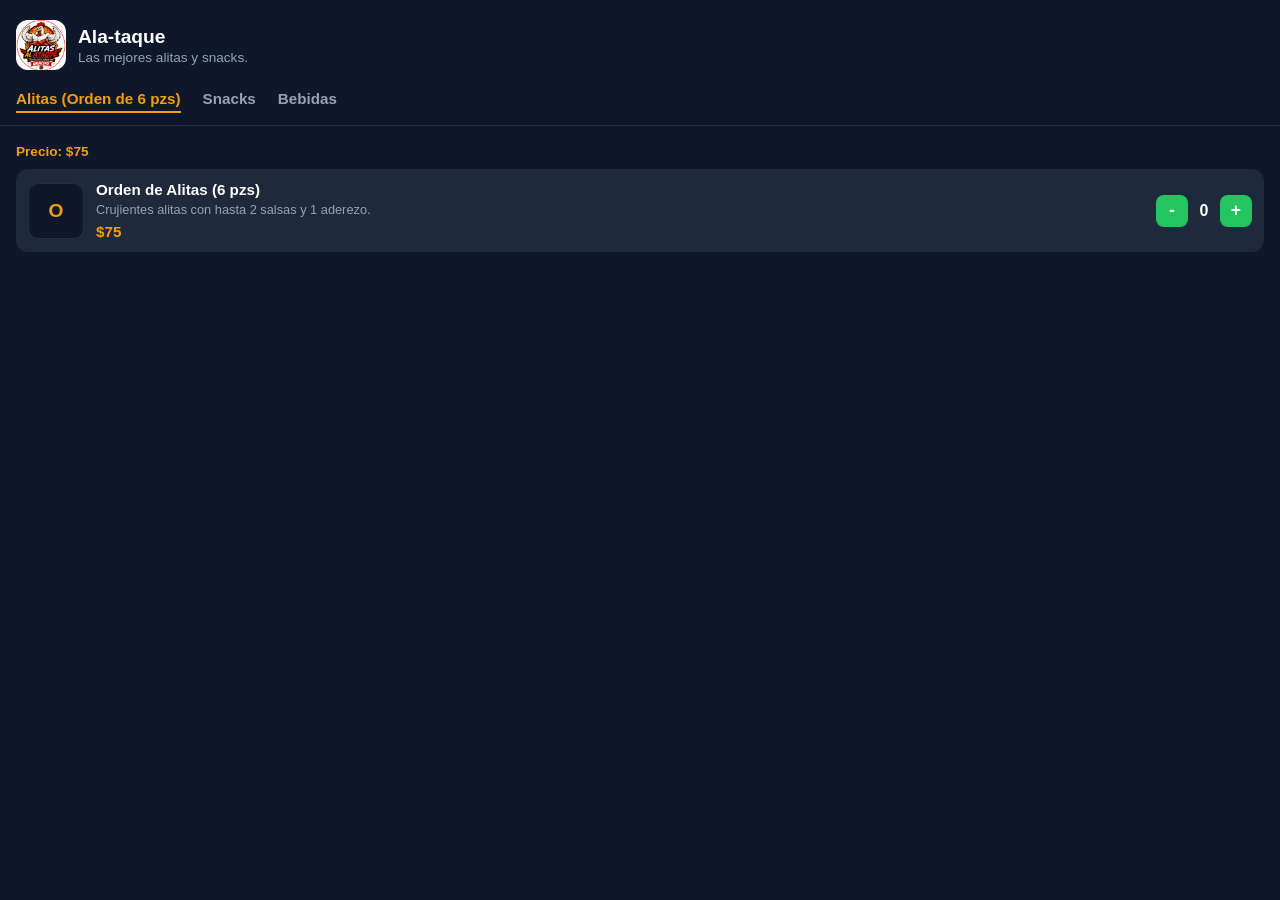
==== commit bb0eedfd: "nueva" ====
--- a/menu/Menu.html
+++ b/menu/Menu.html
@@ -93,7 +93,8 @@
   </div>
 
   <script>
-    window.MENU_JSON_PATH = 'menuD.json';
+    window.MENU_JSON_PATH = '../menu.json';
+    window.SUCURSAL = 'sucursal2';
   </script>
   <script src="../main.js"></script>
 </body>
